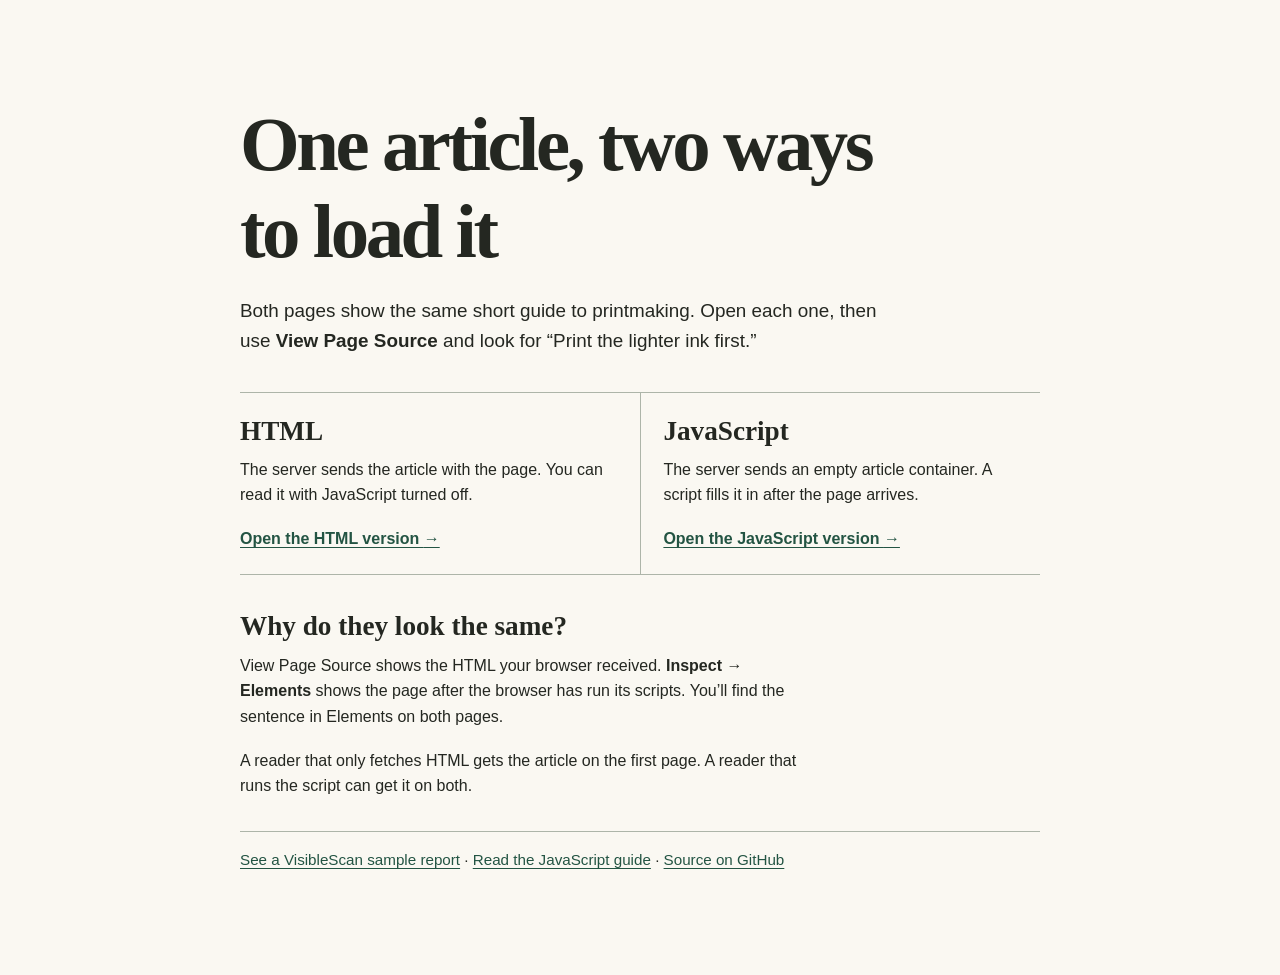
==== index.html @ 7096ea9e "Show the same article in HTML and JavaScript" ====
<!doctype html>
<html lang="en">
<head>
  <meta charset="utf-8">
  <meta name="viewport" content="width=device-width, initial-scale=1">
  <title>One article, two ways to load it</title>
  <link rel="stylesheet" href="style.css">
</head>
<body>
  <main class="guide">
    <h1>One article, two ways to load it</h1>
    <p class="intro">Both pages show the same short guide to printmaking. Open each one, then use <strong>View Page Source</strong> and look for “Print the lighter ink first.”</p>
    <div class="pair">
      <section>
        <h2>HTML</h2>
        <p>The server sends the article with the page. You can read it with JavaScript turned off.</p>
        <a href="initial.html">Open the HTML version <span aria-hidden="true">→</span></a>
      </section>
      <section>
        <h2>JavaScript</h2>
        <p>The server sends an empty article container. A script fills it in after the page arrives.</p>
        <a href="rendered.html">Open the JavaScript version <span aria-hidden="true">→</span></a>
      </section>
    </div>
    <h2>Why do they look the same?</h2>
    <p>View Page Source shows the HTML your browser received. <strong>Inspect → Elements</strong> shows the page after the browser has run its scripts. You’ll find the sentence in Elements on both pages.</p>
    <p>A reader that only fetches HTML gets the article on the first page. A reader that runs the script can get it on both.</p>
    <footer><a href="https://visiblescan.com/sample-report">See a VisibleScan sample report</a> · <a href="https://visiblescan.com/guides/javascript-and-ai-readability">Read the JavaScript guide</a> · <a href="https://github.com/Invonear/html-before-and-after-js">Source on GitHub</a></footer>
  </main>
</body>
</html>
---- style.css ----
:root {
  color-scheme: light;
  font-family: "Inter", -apple-system, BlinkMacSystemFont, "Segoe UI", sans-serif;
  line-height: 1.6;
  color: #242721;
  background: #faf8f2;
}
* { box-sizing: border-box; }
body { margin: 0; }
main { width: min(100% - 3rem, 43rem); margin: clamp(2.5rem, 8vw, 6.5rem) auto; }
.guide { width: min(100% - 3rem, 50rem); }
h1, h2 { font-family: "Iowan Old Style", Georgia, serif; line-height: 1.13; font-weight: 600; }
h1 { max-width: 17ch; margin: 0 0 1.25rem; font-size: clamp(2.8rem, 7vw, 4.8rem); letter-spacing: -.045em; }
h2 { font-size: 1.7rem; margin: 2rem 0 .65rem; }
p { max-width: 64ch; margin: .6rem 0 1.15rem; }
.intro { font-size: 1.18rem; }
a { color: #235443; text-underline-offset: .18em; }
a:focus-visible { outline: 3px solid #235443; outline-offset: 4px; }
.pair { display: grid; grid-template-columns: 1fr 1fr; margin: 2.25rem 0; border-block: 1px solid #adb5a9; }
.pair section { padding: 1.4rem 1.4rem 1.4rem 0; }
.pair section + section { padding-left: 1.4rem; border-left: 1px solid #adb5a9; }
.pair h2 { margin-top: 0; }
.pair a { font-weight: 600; }
footer, nav { border-top: 1px solid #adb5a9; padding-top: 1rem; margin-top: 2rem; }
footer { font-size: .95rem; }
@media (max-width: 38rem) {
  .pair { grid-template-columns: 1fr; }
  .pair section + section { padding-left: 0; border-left: 0; border-top: 1px solid #adb5a9; }
}
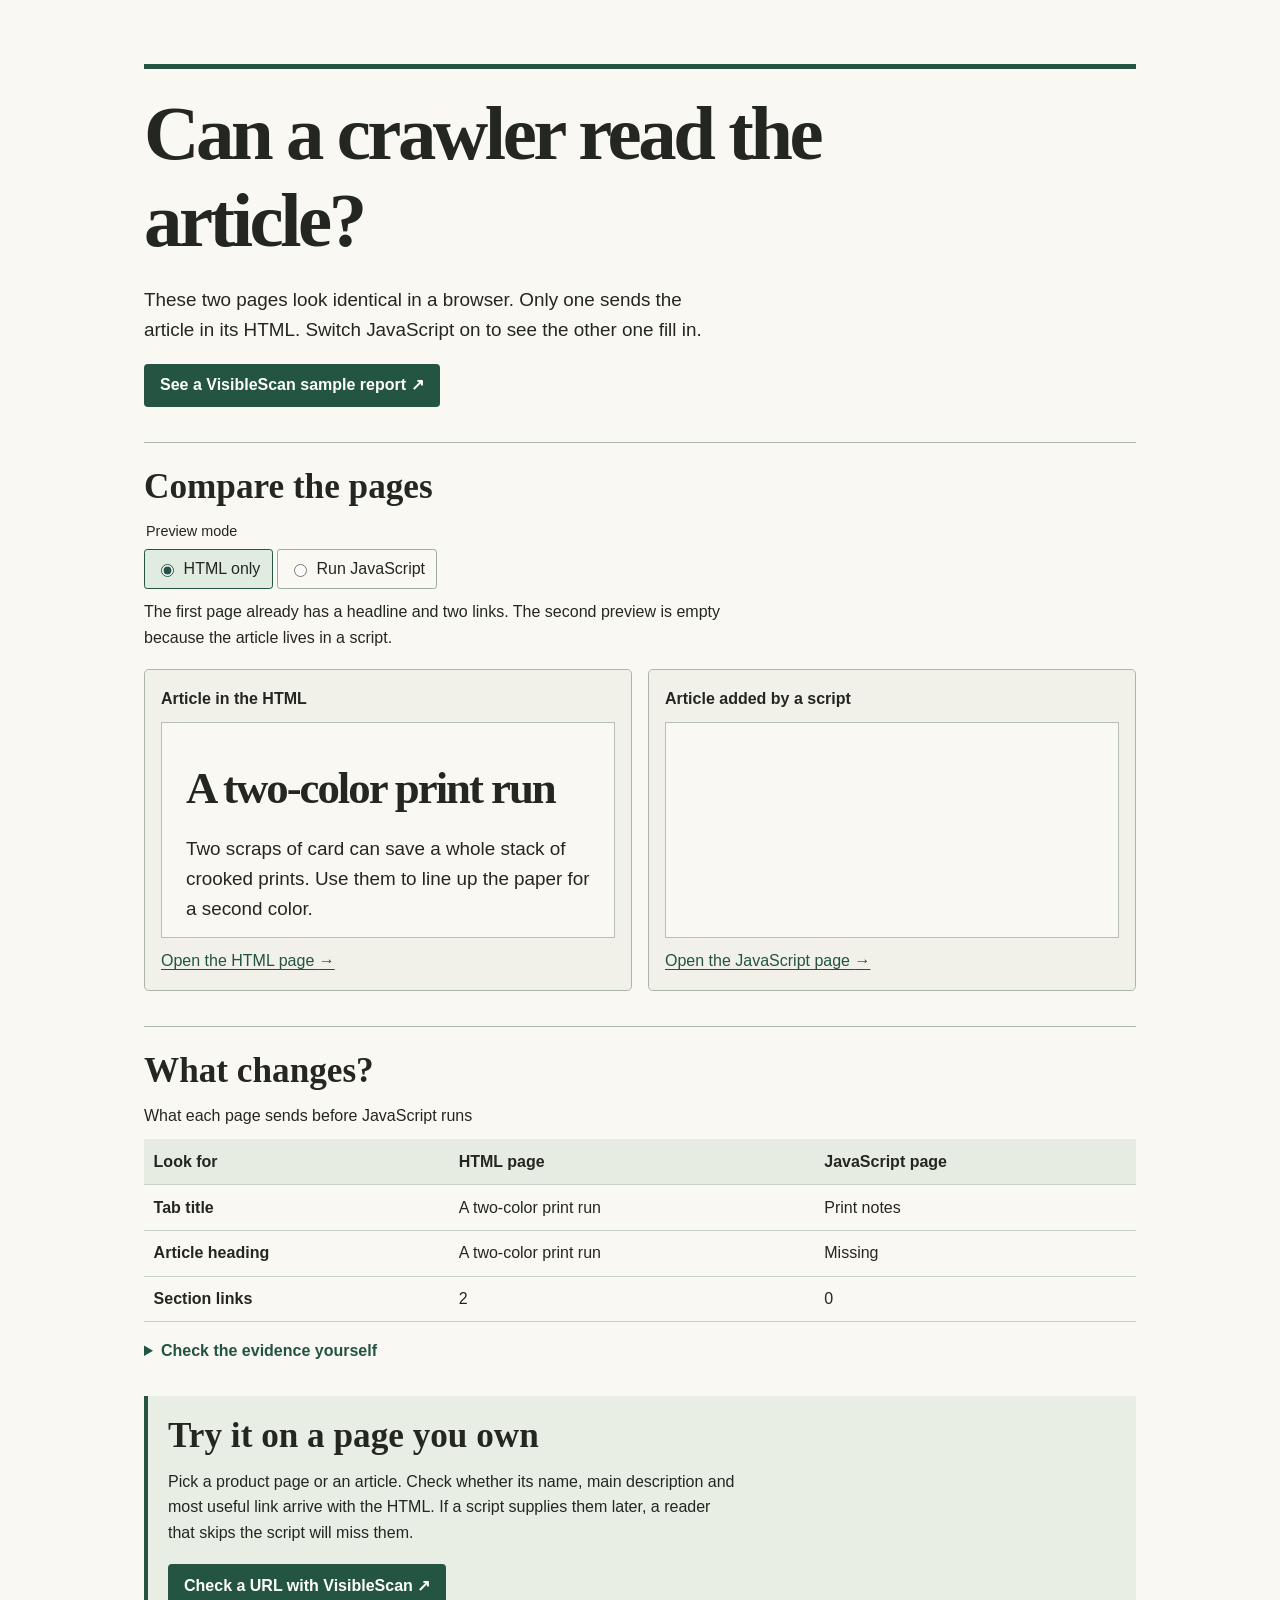
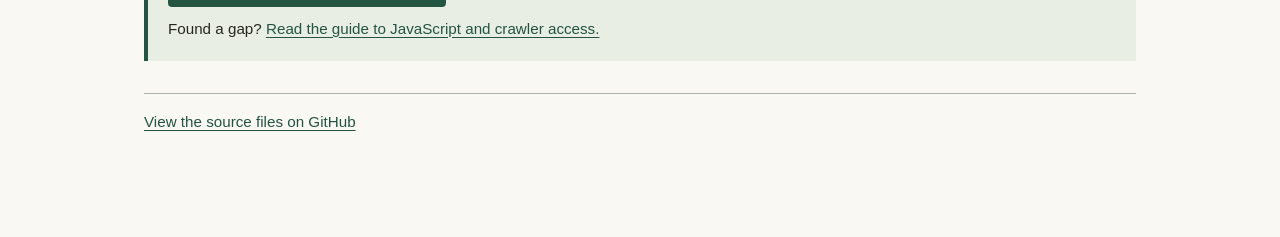
==== commit aa27168a: "Make the HTML comparison interactive and surface the VisibleScan report" ====
--- a/index.html
+++ b/index.html
@@ -3,29 +3,66 @@
 <head>
   <meta charset="utf-8">
   <meta name="viewport" content="width=device-width, initial-scale=1">
-  <title>One article, two ways to load it</title>
+  <title>Can a crawler read the article? · VisibleScan</title>
+  <meta name="description" content="Compare two pages that look identical. Switch JavaScript on and off to see what each page sends in its original HTML.">
+  <link rel="icon" href="data:,">
   <link rel="stylesheet" href="style.css">
+  <script src="comparison.js" defer></script>
 </head>
 <body>
   <main class="guide">
-    <h1>One article, two ways to load it</h1>
-    <p class="intro">Both pages show the same short guide to printmaking. Open each one, then use <strong>View Page Source</strong> and look for “Print the lighter ink first.”</p>
-    <div class="pair">
-      <section>
-        <h2>HTML</h2>
-        <p>The server sends the article with the page. You can read it with JavaScript turned off.</p>
-        <a href="initial.html">Open the HTML version <span aria-hidden="true">→</span></a>
-      </section>
-      <section>
-        <h2>JavaScript</h2>
-        <p>The server sends an empty article container. A script fills it in after the page arrives.</p>
-        <a href="rendered.html">Open the JavaScript version <span aria-hidden="true">→</span></a>
-      </section>
-    </div>
-    <h2>Why do they look the same?</h2>
-    <p>View Page Source shows the HTML your browser received. <strong>Inspect → Elements</strong> shows the page after the browser has run its scripts. You’ll find the sentence in Elements on both pages.</p>
-    <p>A reader that only fetches HTML gets the article on the first page. A reader that runs the script can get it on both.</p>
-    <footer><a href="https://visiblescan.com/sample-report">See a VisibleScan sample report</a> · <a href="https://visiblescan.com/guides/javascript-and-ai-readability">Read the JavaScript guide</a> · <a href="https://github.com/Invonear/html-before-and-after-js">Source on GitHub</a></footer>
+    <header class="hero">
+      <h1>Can a crawler read the article?</h1>
+      <p class="intro">These two pages look identical in a browser. Only one sends the article in its HTML. Switch JavaScript on to see the other one fill in.</p>
+      <a class="report-link" href="https://visiblescan.com/sample-report">See a VisibleScan sample report <span aria-hidden="true">↗</span></a>
+    </header>
+
+    <section class="experiment" aria-labelledby="compare">
+      <h2 id="compare">Compare the pages</h2>
+      <fieldset id="mode" hidden>
+        <legend>Preview mode</legend>
+        <label><input type="radio" name="mode" value="off" checked> HTML only</label>
+        <label><input type="radio" name="mode" value="on"> Run JavaScript</label>
+      </fieldset>
+      <p id="observation" aria-live="polite">The first page already has a headline and two links. The second preview is empty because the article lives in a script.</p>
+      <div class="previews">
+        <section>
+          <h3>Article in the HTML</h3>
+          <iframe src="initial.html" sandbox="allow-same-origin" title="Preview of the article sent in HTML"></iframe>
+          <a href="initial.html">Open the HTML page <span aria-hidden="true">→</span></a>
+        </section>
+        <section>
+          <h3>Article added by a script</h3>
+          <iframe src="rendered.html" sandbox="allow-same-origin" title="Preview of the article added by JavaScript"></iframe>
+          <a href="rendered.html">Open the JavaScript page <span aria-hidden="true">→</span></a>
+        </section>
+      </div>
+    </section>
+
+    <section class="reading">
+      <h2>What changes?</h2>
+      <table>
+        <caption>What each page sends before JavaScript runs</caption>
+        <thead><tr><th scope="col">Look for</th><th scope="col">HTML page</th><th scope="col">JavaScript page</th></tr></thead>
+        <tbody>
+          <tr><th scope="row">Tab title</th><td>A two-color print run</td><td>Print notes</td></tr>
+          <tr><th scope="row">Article heading</th><td>A two-color print run</td><td>Missing</td></tr>
+          <tr><th scope="row">Section links</th><td>2</td><td>0</td></tr>
+        </tbody>
+      </table>
+      <details>
+        <summary>Check the evidence yourself</summary>
+        <p>Open either page above and choose <strong>View Page Source</strong>. Search for “Print the lighter ink first.” Only the HTML page contains that sentence. Now open <strong>Inspect → Elements</strong> with JavaScript enabled. The sentence is there on both pages.</p>
+      </details>
+    </section>
+
+    <section class="takeaway">
+      <h2>Try it on a page you own</h2>
+      <p>Pick a product page or an article. Check whether its name, main description and most useful link arrive with the HTML. If a script supplies them later, a reader that skips the script will miss them.</p>
+      <a class="action" href="https://visiblescan.com/">Check a URL with VisibleScan <span aria-hidden="true">↗</span></a>
+      <p class="further">Found a gap? <a href="https://visiblescan.com/guides/javascript-and-ai-readability">Read the guide to JavaScript and crawler access.</a></p>
+    </section>
+    <footer><a href="https://github.com/Invonear/html-before-and-after-js">View the source files on GitHub</a></footer>
   </main>
 </body>
 </html>
--- a/style.css
+++ b/style.css
@@ -16,14 +16,36 @@
 .intro { font-size: 1.18rem; }
 a { color: #235443; text-underline-offset: .18em; }
 a:focus-visible { outline: 3px solid #235443; outline-offset: 4px; }
-.pair { display: grid; grid-template-columns: 1fr 1fr; margin: 2.25rem 0; border-block: 1px solid #adb5a9; }
-.pair section { padding: 1.4rem 1.4rem 1.4rem 0; }
-.pair section + section { padding-left: 1.4rem; border-left: 1px solid #adb5a9; }
-.pair h2 { margin-top: 0; }
-.pair a { font-weight: 600; }
 footer, nav { border-top: 1px solid #adb5a9; padding-top: 1rem; margin-top: 2rem; }
 footer { font-size: .95rem; }
-@media (max-width: 38rem) {
-  .pair { grid-template-columns: 1fr; }
-  .pair section + section { padding-left: 0; border-left: 0; border-top: 1px solid #adb5a9; }
+.guide { width: min(100% - 2.5rem, 62rem); margin-top: clamp(1.8rem, 5vw, 4rem); }
+.hero { border-top: .35rem solid #245543; padding-top: 1.4rem; }
+.hero h1 { max-width: 20ch; }
+.hero .intro { max-width: 55ch; }
+.report-link, .action { display: inline-block; background: #245543; color: white; padding: .55rem 1rem; border-radius: .25rem; font-weight: 600; text-decoration: none; }
+.report-link:hover, .action:hover { background: #143d2f; text-decoration: underline; }
+.experiment, .reading { margin-top: 2.2rem; padding-top: 1.5rem; border-top: 1px solid #adb5a9; }
+.guide h2 { margin: 0 0 .8rem; font-size: clamp(1.8rem, 4vw, 2.2rem); }
+fieldset { padding: 0; margin: 0; border: 0; }
+legend { font-size: .9rem; margin-bottom: .4rem; }
+fieldset label { display: inline-flex; align-items: center; gap: .4rem; padding: .4rem .7rem; border: 1px solid #9baba0; border-radius: .2rem; cursor: pointer; }
+fieldset label:has(input:checked) { background: #e0ecdf; border-color: #245543; }
+input { accent-color: #245543; }
+#observation { max-width: 70ch; }
+.previews { display: grid; grid-template-columns: repeat(2,minmax(0,1fr)); gap: 1rem; }
+.previews section { min-width: 0; padding: 1rem; border: 1px solid #adb5a9; border-radius: .3rem; background: #f1f0e9; }
+.previews h3 { margin: 0 0 .65rem; font-size: 1rem; }
+iframe { display: block; width: 100%; height: 13.5rem; border: 1px solid #b8bfb6; background: #faf8f2; margin-bottom: .65rem; }
+table { border-collapse: collapse; width: 100%; text-align: left; }
+caption { text-align: left; margin: 0 0 .65rem; }
+th, td { padding: .6rem; border-bottom: 1px solid #c8cfc5; vertical-align: top; }
+thead { background: #e7ece3; }
+details { margin: 1rem 0; }
+summary { cursor: pointer; color: #235443; font-weight: 600; }
+.takeaway { margin-top: 2rem; border-left: .25rem solid #245543; padding: 1.25rem; background: #e8eee4; }
+.further { margin-bottom: 0; font-size: .95rem; }
+@media (max-width: 40rem) {
+  .previews { grid-template-columns: 1fr; }
+  iframe { height: 9rem; }
+  th, td { padding: .45rem .3rem; }
 }
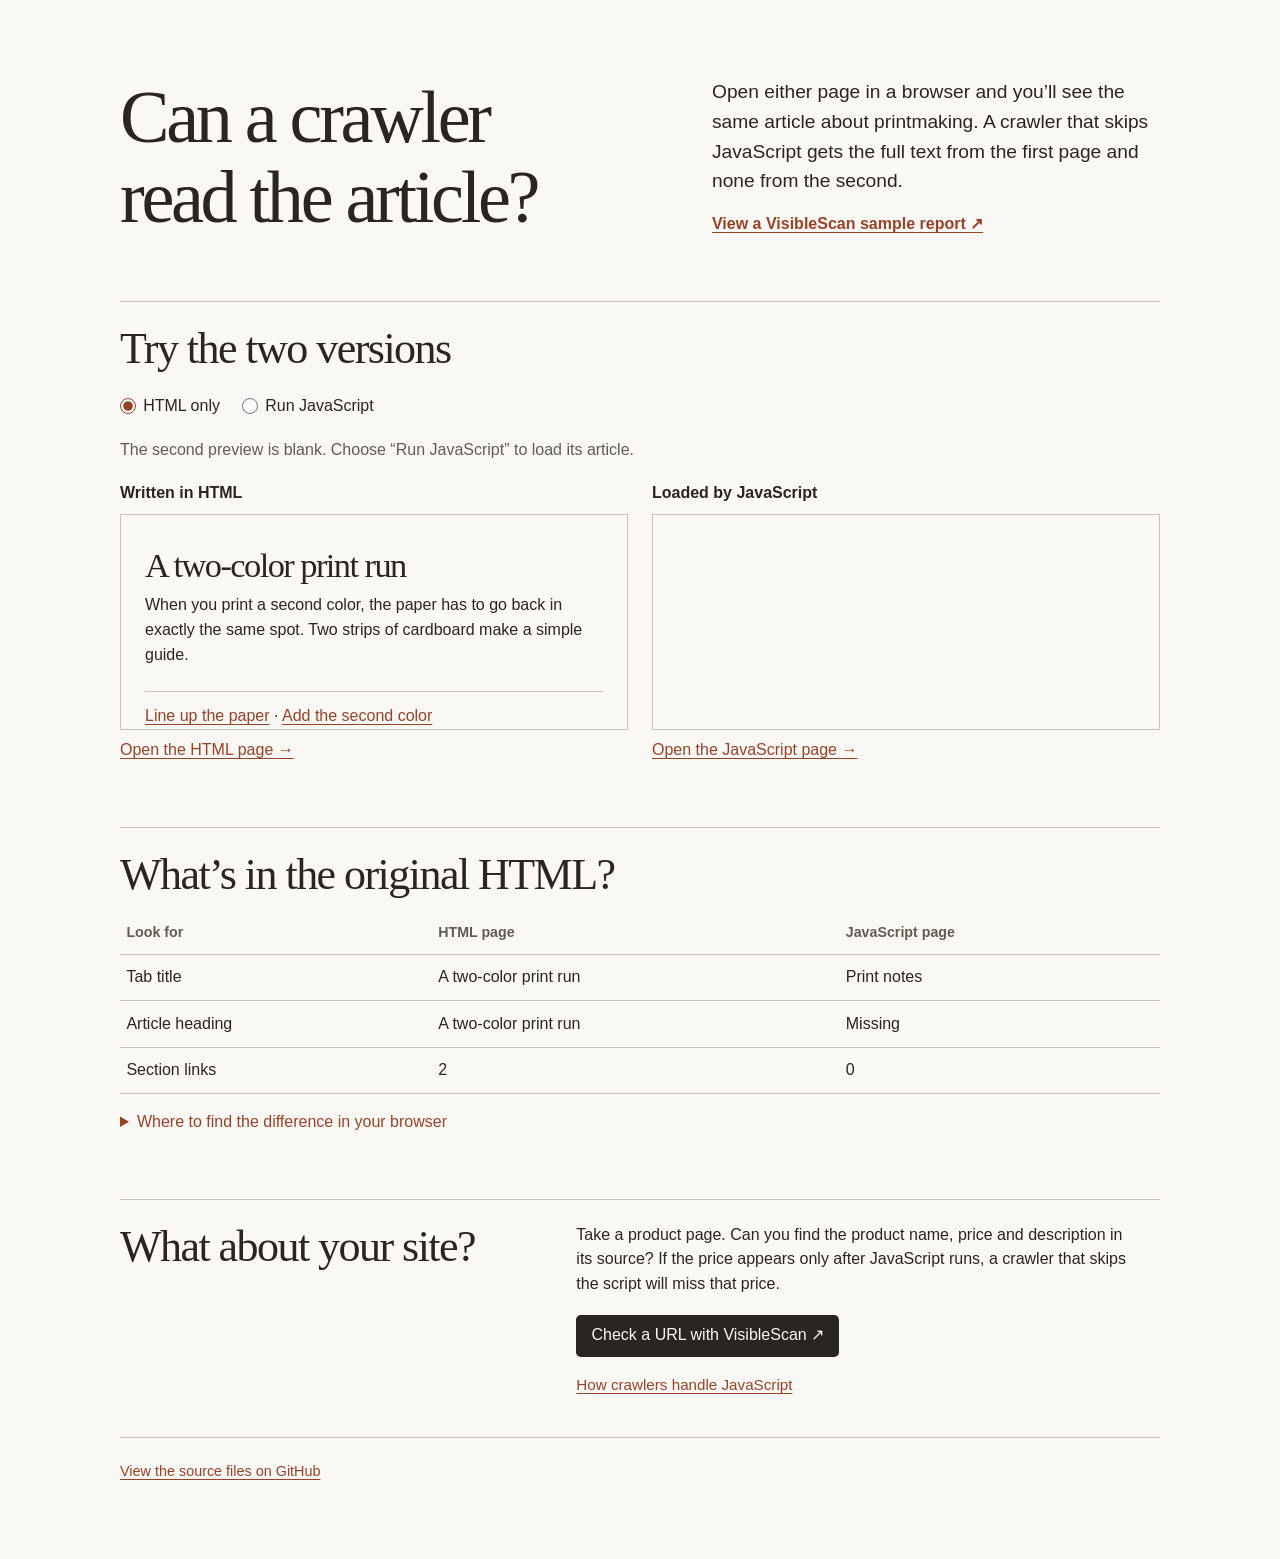
==== commit 08bee79b: "Restyle the comparison in paper and ink and edit the English copy" ====
--- a/index.html
+++ b/index.html
@@ -4,7 +4,7 @@
   <meta charset="utf-8">
   <meta name="viewport" content="width=device-width, initial-scale=1">
   <title>Can a crawler read the article? · VisibleScan</title>
-  <meta name="description" content="Compare two pages that look identical. Switch JavaScript on and off to see what each page sends in its original HTML.">
+  <meta name="description" content="Read the same printmaking article two ways and see which parts a crawler can find before JavaScript runs.">
   <link rel="icon" href="data:,">
   <link rel="stylesheet" href="style.css">
   <script src="comparison.js" defer></script>
@@ -13,26 +13,28 @@
   <main class="guide">
     <header class="hero">
       <h1>Can a crawler read the article?</h1>
-      <p class="intro">These two pages look identical in a browser. Only one sends the article in its HTML. Switch JavaScript on to see the other one fill in.</p>
-      <a class="report-link" href="https://visiblescan.com/sample-report">See a VisibleScan sample report <span aria-hidden="true">↗</span></a>
+      <div>
+        <p class="intro">Open either page in a browser and you’ll see the same article about printmaking. A crawler that skips JavaScript gets the full text from the first page and none from the second.</p>
+        <a class="report-link" href="https://visiblescan.com/sample-report">View a VisibleScan sample report <span aria-hidden="true">↗</span></a>
+      </div>
     </header>
 
     <section class="experiment" aria-labelledby="compare">
-      <h2 id="compare">Compare the pages</h2>
+      <h2 id="compare">Try the two versions</h2>
       <fieldset id="mode" hidden>
         <legend>Preview mode</legend>
         <label><input type="radio" name="mode" value="off" checked> HTML only</label>
         <label><input type="radio" name="mode" value="on"> Run JavaScript</label>
       </fieldset>
-      <p id="observation" aria-live="polite">The first page already has a headline and two links. The second preview is empty because the article lives in a script.</p>
+      <p id="observation" aria-live="polite">The second preview is blank because its article is supplied by a script.</p>
       <div class="previews">
         <section>
-          <h3>Article in the HTML</h3>
+          <h3>Written in HTML</h3>
           <iframe src="initial.html" sandbox="allow-same-origin" title="Preview of the article sent in HTML"></iframe>
           <a href="initial.html">Open the HTML page <span aria-hidden="true">→</span></a>
         </section>
         <section>
-          <h3>Article added by a script</h3>
+          <h3>Loaded by JavaScript</h3>
           <iframe src="rendered.html" sandbox="allow-same-origin" title="Preview of the article added by JavaScript"></iframe>
           <a href="rendered.html">Open the JavaScript page <span aria-hidden="true">→</span></a>
         </section>
@@ -40,9 +42,9 @@
     </section>
 
     <section class="reading">
-      <h2>What changes?</h2>
+      <h2>What’s in the original HTML?</h2>
       <table>
-        <caption>What each page sends before JavaScript runs</caption>
+        <caption class="sr-only">Titles, headings and links before JavaScript runs</caption>
         <thead><tr><th scope="col">Look for</th><th scope="col">HTML page</th><th scope="col">JavaScript page</th></tr></thead>
         <tbody>
           <tr><th scope="row">Tab title</th><td>A two-color print run</td><td>Print notes</td></tr>
@@ -51,16 +53,18 @@
         </tbody>
       </table>
       <details>
-        <summary>Check the evidence yourself</summary>
-        <p>Open either page above and choose <strong>View Page Source</strong>. Search for “Print the lighter ink first.” Only the HTML page contains that sentence. Now open <strong>Inspect → Elements</strong> with JavaScript enabled. The sentence is there on both pages.</p>
+        <summary>Where to find the difference in your browser</summary>
+        <p>Open each example in its own tab. Choose <strong>View Page Source</strong> and search for “Print the lighter ink first.” You’ll find it only in the HTML version. With JavaScript on, open the <strong>Elements</strong> panel in your browser’s developer tools. There you can find the sentence on both pages.</p>
       </details>
     </section>
 
     <section class="takeaway">
-      <h2>Try it on a page you own</h2>
-      <p>Pick a product page or an article. Check whether its name, main description and most useful link arrive with the HTML. If a script supplies them later, a reader that skips the script will miss them.</p>
-      <a class="action" href="https://visiblescan.com/">Check a URL with VisibleScan <span aria-hidden="true">↗</span></a>
-      <p class="further">Found a gap? <a href="https://visiblescan.com/guides/javascript-and-ai-readability">Read the guide to JavaScript and crawler access.</a></p>
+      <h2>What about your site?</h2>
+      <div>
+        <p>Take a product page. Can you find the product name, price and description in its source? If the price appears only after JavaScript runs, a crawler that skips the script will miss that price.</p>
+        <a class="action" href="https://visiblescan.com/">Check a URL with VisibleScan <span aria-hidden="true">↗</span></a>
+        <p class="further"><a href="https://visiblescan.com/guides/javascript-and-ai-readability">How crawlers handle JavaScript</a></p>
+      </div>
     </section>
     <footer><a href="https://github.com/Invonear/html-before-and-after-js">View the source files on GitHub</a></footer>
   </main>
--- a/style.css
+++ b/style.css
@@ -1,51 +1,58 @@
 :root {
   color-scheme: light;
+  --paper: #faf8f4;
+  --ink: #282522;
+  --muted: #625b54;
+  --rule: #c9c2b9;
+  --clay: #984328;
   font-family: "Inter", -apple-system, BlinkMacSystemFont, "Segoe UI", sans-serif;
-  line-height: 1.6;
-  color: #242721;
-  background: #faf8f2;
+  line-height: 1.55;
+  color: var(--ink);
+  background: var(--paper);
 }
 * { box-sizing: border-box; }
 body { margin: 0; }
-main { width: min(100% - 3rem, 43rem); margin: clamp(2.5rem, 8vw, 6.5rem) auto; }
-.guide { width: min(100% - 3rem, 50rem); }
-h1, h2 { font-family: "Iowan Old Style", Georgia, serif; line-height: 1.13; font-weight: 600; }
-h1 { max-width: 17ch; margin: 0 0 1.25rem; font-size: clamp(2.8rem, 7vw, 4.8rem); letter-spacing: -.045em; }
-h2 { font-size: 1.7rem; margin: 2rem 0 .65rem; }
-p { max-width: 64ch; margin: .6rem 0 1.15rem; }
-.intro { font-size: 1.18rem; }
-a { color: #235443; text-underline-offset: .18em; }
-a:focus-visible { outline: 3px solid #235443; outline-offset: 4px; }
-footer, nav { border-top: 1px solid #adb5a9; padding-top: 1rem; margin-top: 2rem; }
-footer { font-size: .95rem; }
-.guide { width: min(100% - 2.5rem, 62rem); margin-top: clamp(1.8rem, 5vw, 4rem); }
-.hero { border-top: .35rem solid #245543; padding-top: 1.4rem; }
-.hero h1 { max-width: 20ch; }
-.hero .intro { max-width: 55ch; }
-.report-link, .action { display: inline-block; background: #245543; color: white; padding: .55rem 1rem; border-radius: .25rem; font-weight: 600; text-decoration: none; }
-.report-link:hover, .action:hover { background: #143d2f; text-decoration: underline; }
-.experiment, .reading { margin-top: 2.2rem; padding-top: 1.5rem; border-top: 1px solid #adb5a9; }
-.guide h2 { margin: 0 0 .8rem; font-size: clamp(1.8rem, 4vw, 2.2rem); }
-fieldset { padding: 0; margin: 0; border: 0; }
-legend { font-size: .9rem; margin-bottom: .4rem; }
-fieldset label { display: inline-flex; align-items: center; gap: .4rem; padding: .4rem .7rem; border: 1px solid #9baba0; border-radius: .2rem; cursor: pointer; }
-fieldset label:has(input:checked) { background: #e0ecdf; border-color: #245543; }
-input { accent-color: #245543; }
-#observation { max-width: 70ch; }
-.previews { display: grid; grid-template-columns: repeat(2,minmax(0,1fr)); gap: 1rem; }
-.previews section { min-width: 0; padding: 1rem; border: 1px solid #adb5a9; border-radius: .3rem; background: #f1f0e9; }
-.previews h3 { margin: 0 0 .65rem; font-size: 1rem; }
-iframe { display: block; width: 100%; height: 13.5rem; border: 1px solid #b8bfb6; background: #faf8f2; margin-bottom: .65rem; }
+main { width: min(100% - 3rem, 43rem); margin: clamp(2rem, 6vw, 5rem) auto; }
+.guide { width: min(100% - 3rem, 65rem); }
+h1, h2 { font-family: "Iowan Old Style", Georgia, serif; font-weight: 400; line-height: 1.08; }
+h1 { font-size: clamp(2.6rem, 5.8vw, 5.5rem); margin: 0; letter-spacing: -.045em; text-wrap: balance; }
+h2 { font-size: clamp(1.85rem, 3.5vw, 2.75rem); margin: 0 0 .8rem; letter-spacing: -.035em; }
+p { margin: .55rem 0 1.1rem; max-width: 62ch; }
+a, summary { color: var(--clay); text-underline-offset: .2em; }
+a:hover, summary:hover { color: var(--ink); }
+:focus-visible { outline: 2px solid var(--clay); outline-offset: 4px; }
+.hero { display: grid; grid-template-columns: 1.15fr 1fr; align-items: center; gap: clamp(2rem,6vw,6rem); margin-bottom: clamp(2rem,5vw,4rem); }
+.hero .intro { margin: 0 0 1rem; font-size: clamp(1.05rem,1.6vw,1.2rem); }
+.report-link { font-weight: 600; text-decoration-thickness: .08em; }
+.experiment, .reading, .takeaway, footer { padding-top: 1.4rem; border-top: 1px solid var(--rule); }
+fieldset { margin: .7rem 0; border: 0; padding: 0; }
+legend, .sr-only { position: absolute; width: 1px; height: 1px; padding: 0; overflow: hidden; clip-path: inset(50%); white-space: nowrap; }
+fieldset label { display: inline-flex; align-items: center; gap: .45rem; min-height: 2.65rem; padding-right: 1.1rem; cursor: pointer; }
+input { margin: 0; width: 1rem; height: 1rem; accent-color: var(--clay); }
+#observation { color: var(--muted); margin: 0 0 1.1rem; }
+.previews { display: grid; grid-template-columns: repeat(2,minmax(0,1fr)); gap: 1.5rem; }
+.previews h3 { font-size: 1rem; font-weight: 600; margin: 0 0 .5rem; }
+iframe { display: block; width: 100%; height: 13.5rem; margin-bottom: .55rem; border: 1px solid var(--rule); background: var(--paper); }
+.reading, .takeaway { margin-top: clamp(2rem,5vw,4rem); }
 table { border-collapse: collapse; width: 100%; text-align: left; }
-caption { text-align: left; margin: 0 0 .65rem; }
-th, td { padding: .6rem; border-bottom: 1px solid #c8cfc5; vertical-align: top; }
-thead { background: #e7ece3; }
-details { margin: 1rem 0; }
-summary { cursor: pointer; color: #235443; font-weight: 600; }
-.takeaway { margin-top: 2rem; border-left: .25rem solid #245543; padding: 1.25rem; background: #e8eee4; }
-.further { margin-bottom: 0; font-size: .95rem; }
-@media (max-width: 40rem) {
+th, td { padding: .65rem .4rem; border-bottom: 1px solid var(--rule); vertical-align: top; }
+thead th { font-size: .89rem; color: var(--muted); }
+tbody th { font-weight: 500; }
+details { margin-top: 1rem; }
+summary { cursor: pointer; width: fit-content; }
+.takeaway { display: grid; grid-template-columns: 1fr 1.35fr; gap: 1.5rem; }
+.takeaway p:first-child { margin-top: 0; }
+.action { display: inline-block; color: var(--paper); background: var(--ink); padding: .55rem .95rem; border-radius: .3rem; text-decoration: none; }
+.action:hover { background: #493e36; color: #fff; }
+.further { font-size: .95rem; margin: 1rem 0 0; }
+footer { margin-top: 2.5rem; font-size: .9rem; }
+#article h1 { font-size: clamp(2.15rem,5vw,3.75rem); }
+#article h2 { font-size: 1.7rem; margin-top: 2rem; }
+#article nav { padding-top: .75rem; margin-top: 1.5rem; border-top: 1px solid var(--rule); }
+@media (max-width: 44rem) {
+  .hero, .takeaway { grid-template-columns: 1fr; gap: .8rem; }
   .previews { grid-template-columns: 1fr; }
-  iframe { height: 9rem; }
-  th, td { padding: .45rem .3rem; }
+  .guide { width: min(100% - 2.5rem, 65rem); }
+  iframe { height: 10rem; }
+  th, td { padding: .55rem .25rem; }
 }
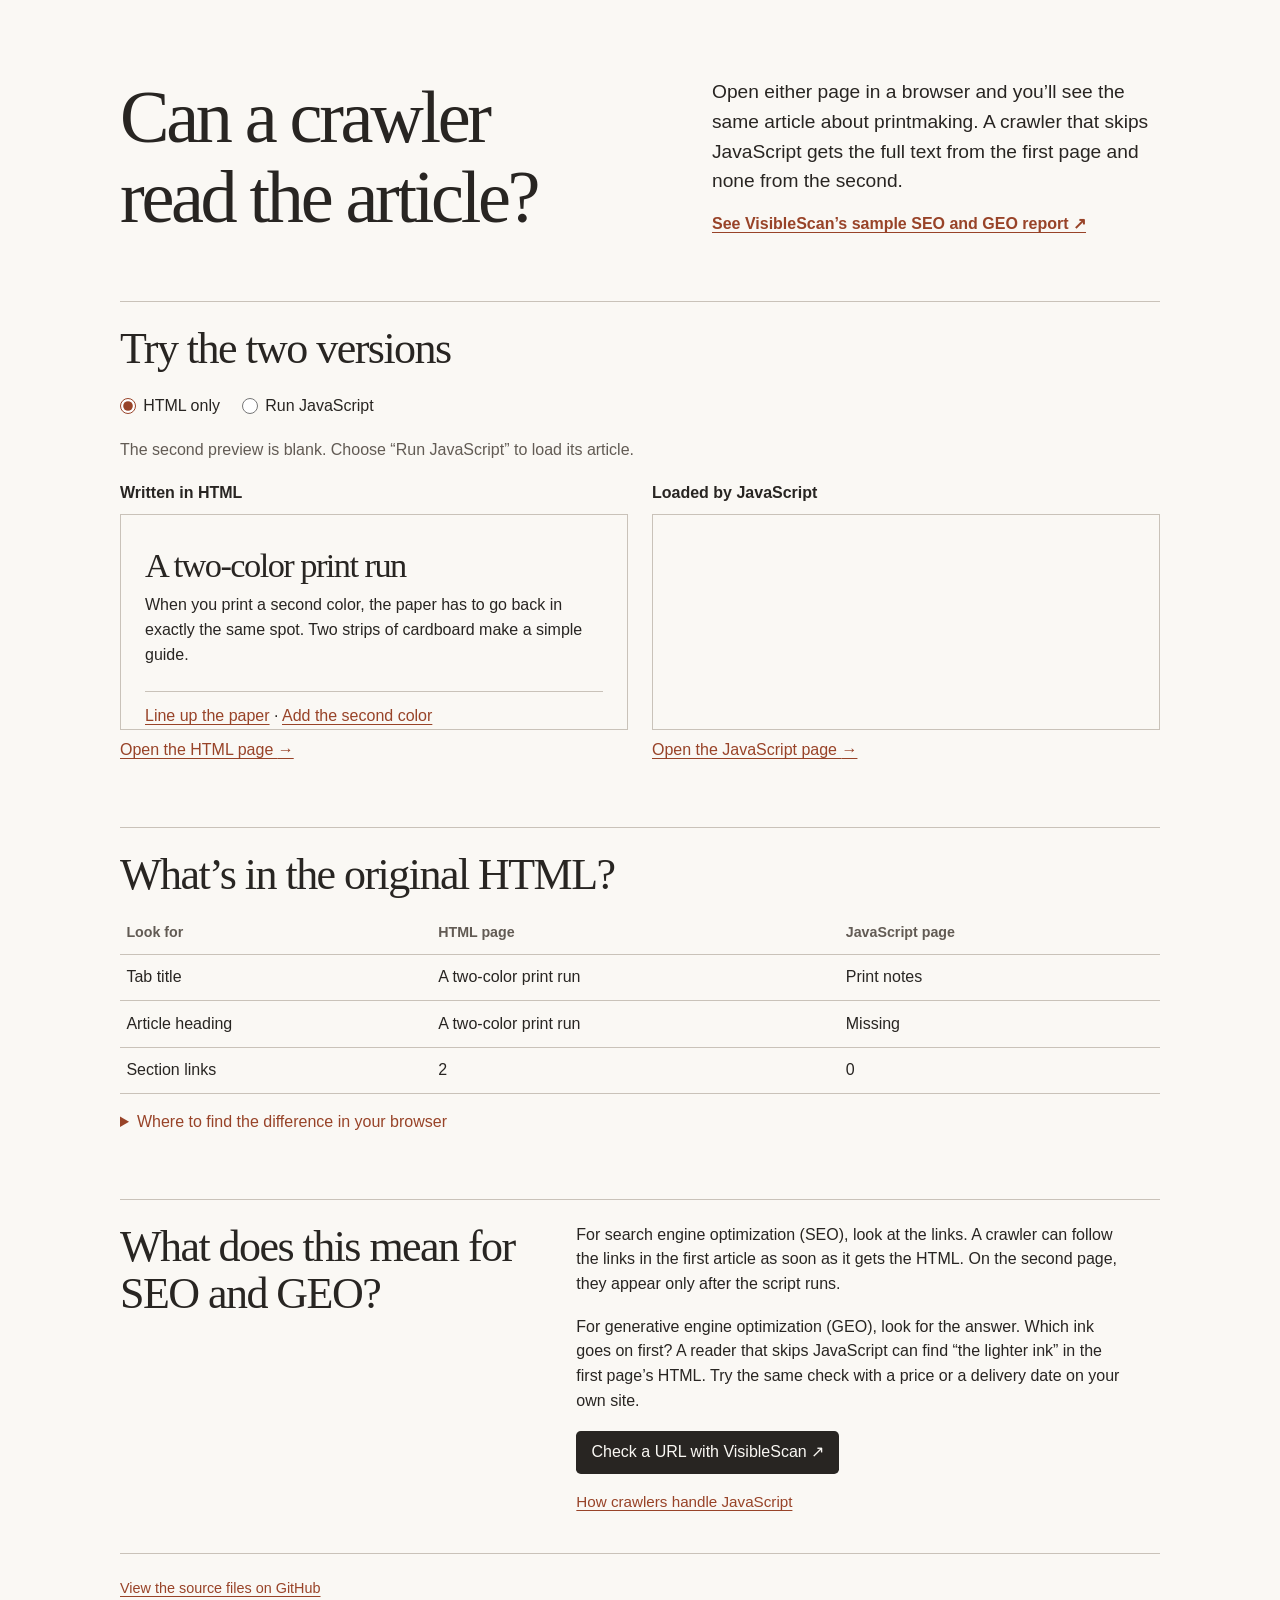
==== commit 6e567a49: "Connect the HTML comparison to SEO and GEO with concrete examples" ====
--- a/index.html
+++ b/index.html
@@ -3,8 +3,8 @@
 <head>
   <meta charset="utf-8">
   <meta name="viewport" content="width=device-width, initial-scale=1">
-  <title>Can a crawler read the article? · VisibleScan</title>
-  <meta name="description" content="Read the same printmaking article two ways and see which parts a crawler can find before JavaScript runs.">
+  <title>Can a crawler read the article? | SEO and GEO demo by VisibleScan</title>
+  <meta name="description" content="Try a hands-on SEO and GEO demo. Compare two versions of one article to see which words and links are available to crawlers before JavaScript runs.">
   <link rel="icon" href="data:,">
   <link rel="stylesheet" href="style.css">
   <script src="comparison.js" defer></script>
@@ -15,7 +15,7 @@
       <h1>Can a crawler read the article?</h1>
       <div>
         <p class="intro">Open either page in a browser and you’ll see the same article about printmaking. A crawler that skips JavaScript gets the full text from the first page and none from the second.</p>
-        <a class="report-link" href="https://visiblescan.com/sample-report">View a VisibleScan sample report <span aria-hidden="true">↗</span></a>
+        <a class="report-link" href="https://visiblescan.com/sample-report">See VisibleScan’s sample SEO and GEO report <span aria-hidden="true">↗</span></a>
       </div>
     </header>
 
@@ -59,9 +59,10 @@
     </section>
 
     <section class="takeaway">
-      <h2>What about your site?</h2>
+      <h2>What does this mean for SEO and GEO?</h2>
       <div>
-        <p>Take a product page. Can you find the product name, price and description in its source? If the price appears only after JavaScript runs, a crawler that skips the script will miss that price.</p>
+        <p>For search engine optimization (SEO), look at the links. A crawler can follow the links in the first article as soon as it gets the HTML. On the second page, they appear only after the script runs.</p>
+        <p>For generative engine optimization (GEO), look for the answer. Which ink goes on first? A reader that skips JavaScript can find “the lighter ink” in the first page’s HTML. Try the same check with a price or a delivery date on your own site.</p>
         <a class="action" href="https://visiblescan.com/">Check a URL with VisibleScan <span aria-hidden="true">↗</span></a>
         <p class="further"><a href="https://visiblescan.com/guides/javascript-and-ai-readability">How crawlers handle JavaScript</a></p>
       </div>
